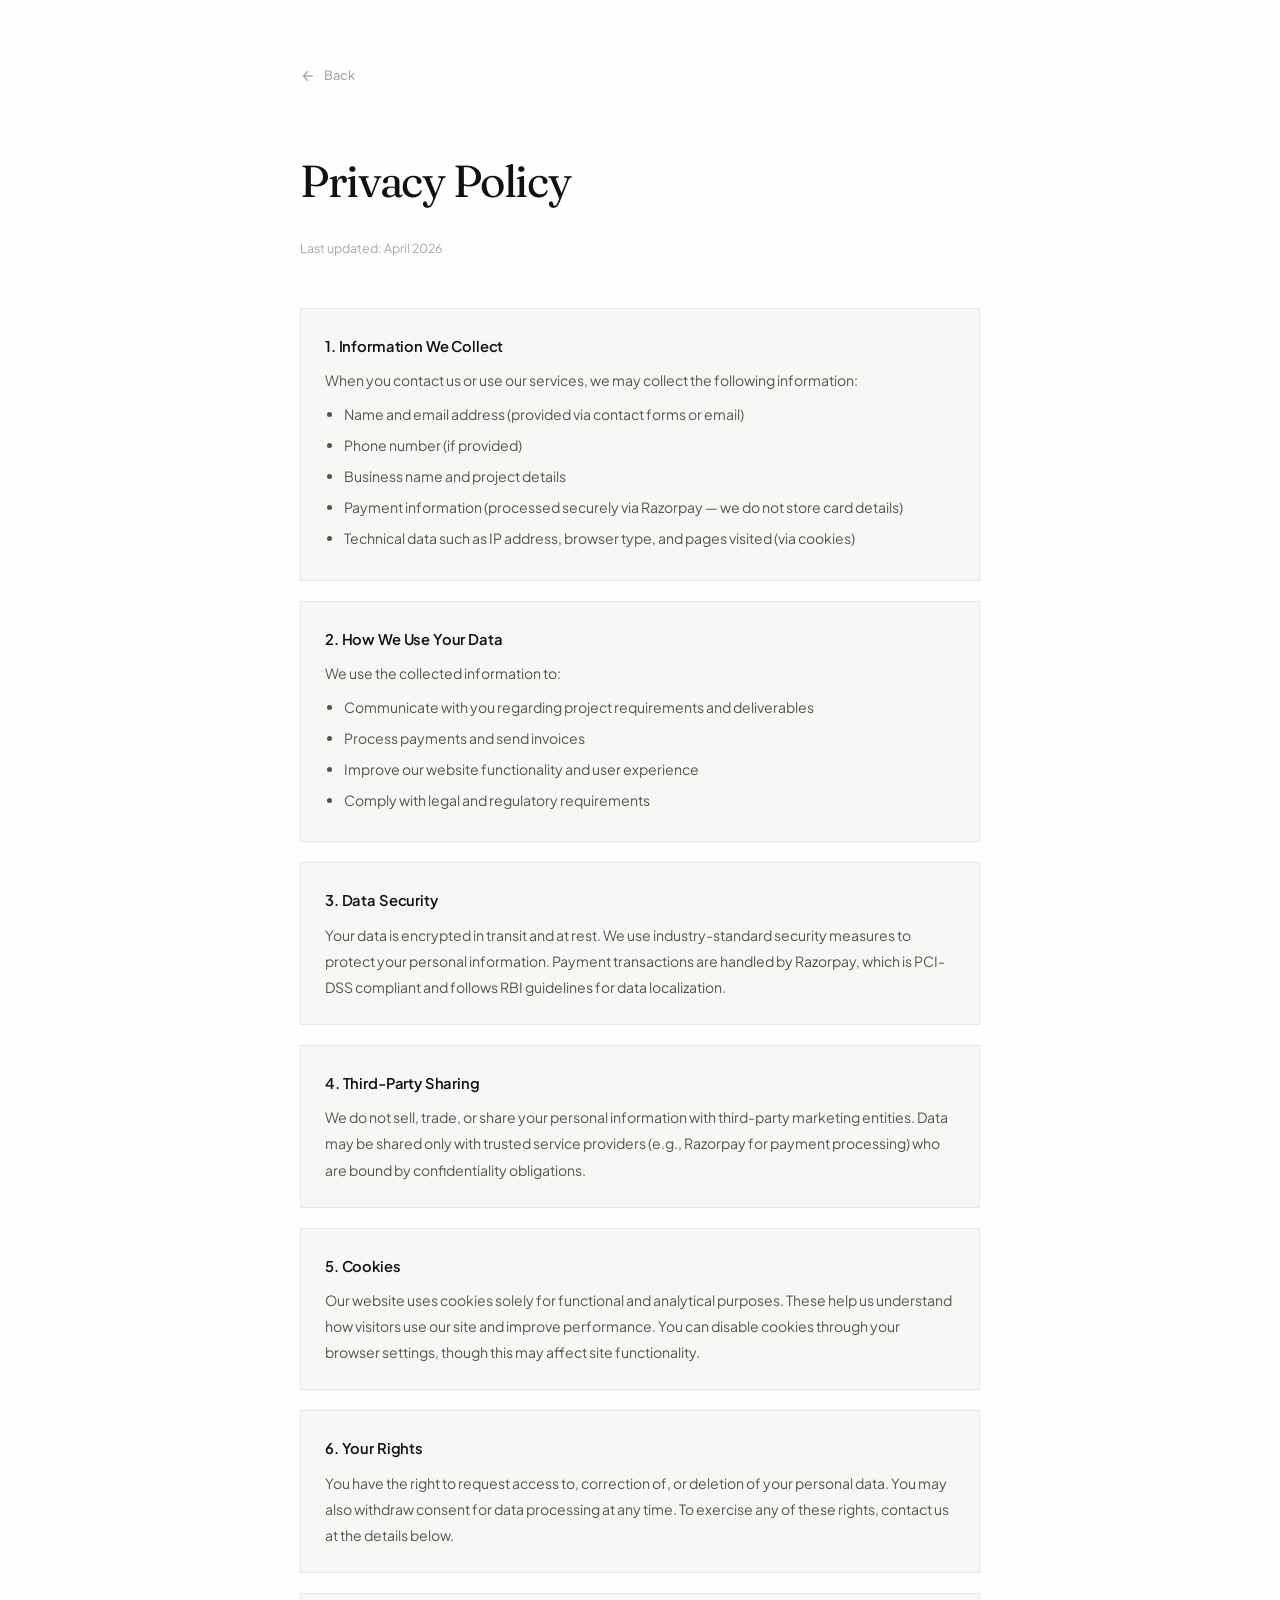
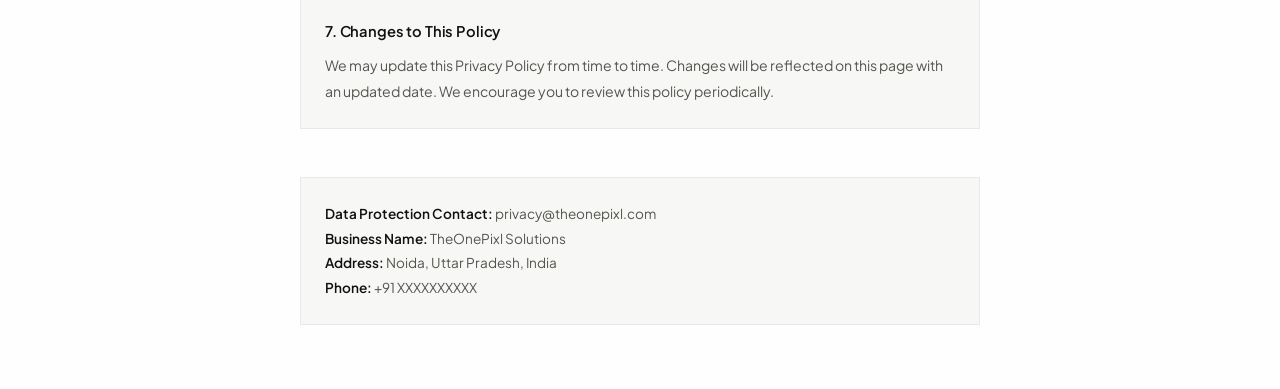
==== privacy.html @ ac58ec6c "Add files via upload" ====
<!DOCTYPE html>
<html lang="en">
<head>
    <meta charset="UTF-8">
    <meta name="viewport" content="width=device-width, initial-scale=1.0">
    <title>Privacy Policy — TheOnePixl Solutions</title>
    <link rel="preconnect" href="https://fonts.googleapis.com">
    <link rel="preconnect" href="https://fonts.gstatic.com" crossorigin>
    <link href="https://fonts.googleapis.com/css2?family=Plus+Jakarta+Sans:wght@300;400;500;600&family=Fraunces:ital,opsz,wght@0,9..144,400;1,9..144,400&display=swap" rel="stylesheet">
    <style>
        *, *::before, *::after { margin: 0; padding: 0; box-sizing: border-box; }
        body { font-family: 'Plus Jakarta Sans', sans-serif; background: #fefefe; color: #111; -webkit-font-smoothing: antialiased; line-height: 1.8; padding: 4rem 2rem; }
        .container { max-width: 680px; margin: 0 auto; }
        .back { display: inline-flex; align-items: center; gap: 0.5rem; font-size: 0.8rem; font-weight: 500; color: #a8a8a3; text-decoration: none; transition: color 0.2s; }
        .back:hover { color: #111; }
        h1 { font-family: 'Fraunces', serif; font-size: 2.8rem; font-weight: 400; letter-spacing: -0.03em; margin: 3rem 0 1rem; }
        .updated { font-size: 0.78rem; color: #a8a8a3; margin-bottom: 3rem; }
        .section { padding: 1.5rem; border-radius: 0; background: #f7f7f5; border: 1px solid #e8e8e4; margin-bottom: 1.25rem; }
        .section h3 { font-size: 0.92rem; font-weight: 600; margin-bottom: 0.5rem; letter-spacing: -0.01em; }
        .section p, .section ul { font-size: 0.88rem; color: #555550; font-weight: 400; line-height: 1.85; }
        .section ul { padding-left: 1.2rem; margin-top: 0.5rem; }
        .section ul li { margin-bottom: 0.3rem; }
        .contact-box { margin-top: 3rem; padding: 1.5rem; border-radius: 0; background: #f7f7f5; border: 1px solid #e8e8e4; }
        .contact-box p { font-size: 0.85rem; color: #555550; line-height: 1.8; }
        .contact-box strong { color: #111; font-weight: 600; }
    </style>
</head>
<body>
    <div class="container">
        <a href="index.html" class="back">
            <svg width="16" height="16" fill="none" stroke="currentColor" stroke-width="2" viewBox="0 0 24 24"><path d="M19 12H5M12 19l-7-7 7-7"/></svg>
            Back
        </a>
        <h1>Privacy Policy</h1>
        <p class="updated">Last updated: April 2026</p>

        <div class="section">
            <h3>1. Information We Collect</h3>
            <p>When you contact us or use our services, we may collect the following information:</p>
            <ul>
                <li>Name and email address (provided via contact forms or email)</li>
                <li>Phone number (if provided)</li>
                <li>Business name and project details</li>
                <li>Payment information (processed securely via Razorpay — we do not store card details)</li>
                <li>Technical data such as IP address, browser type, and pages visited (via cookies)</li>
            </ul>
        </div>

        <div class="section">
            <h3>2. How We Use Your Data</h3>
            <p>We use the collected information to:</p>
            <ul>
                <li>Communicate with you regarding project requirements and deliverables</li>
                <li>Process payments and send invoices</li>
                <li>Improve our website functionality and user experience</li>
                <li>Comply with legal and regulatory requirements</li>
            </ul>
        </div>

        <div class="section">
            <h3>3. Data Security</h3>
            <p>Your data is encrypted in transit and at rest. We use industry-standard security measures to protect your personal information. Payment transactions are handled by Razorpay, which is PCI-DSS compliant and follows RBI guidelines for data localization.</p>
        </div>

        <div class="section">
            <h3>4. Third-Party Sharing</h3>
            <p>We do not sell, trade, or share your personal information with third-party marketing entities. Data may be shared only with trusted service providers (e.g., Razorpay for payment processing) who are bound by confidentiality obligations.</p>
        </div>

        <div class="section">
            <h3>5. Cookies</h3>
            <p>Our website uses cookies solely for functional and analytical purposes. These help us understand how visitors use our site and improve performance. You can disable cookies through your browser settings, though this may affect site functionality.</p>
        </div>

        <div class="section">
            <h3>6. Your Rights</h3>
            <p>You have the right to request access to, correction of, or deletion of your personal data. You may also withdraw consent for data processing at any time. To exercise any of these rights, contact us at the details below.</p>
        </div>

        <div class="section">
            <h3>7. Changes to This Policy</h3>
            <p>We may update this Privacy Policy from time to time. Changes will be reflected on this page with an updated date. We encourage you to review this policy periodically.</p>
        </div>

        <div class="contact-box">
            <p><strong>Data Protection Contact:</strong> privacy@theonepixl.com</p>
            <p><strong>Business Name:</strong> TheOnePixl Solutions</p>
            <p><strong>Address:</strong> Noida, Uttar Pradesh, India</p>
            <p><strong>Phone:</strong> +91 XXXXXXXXXX</p>
        </div>
    </div>
</body>
</html>
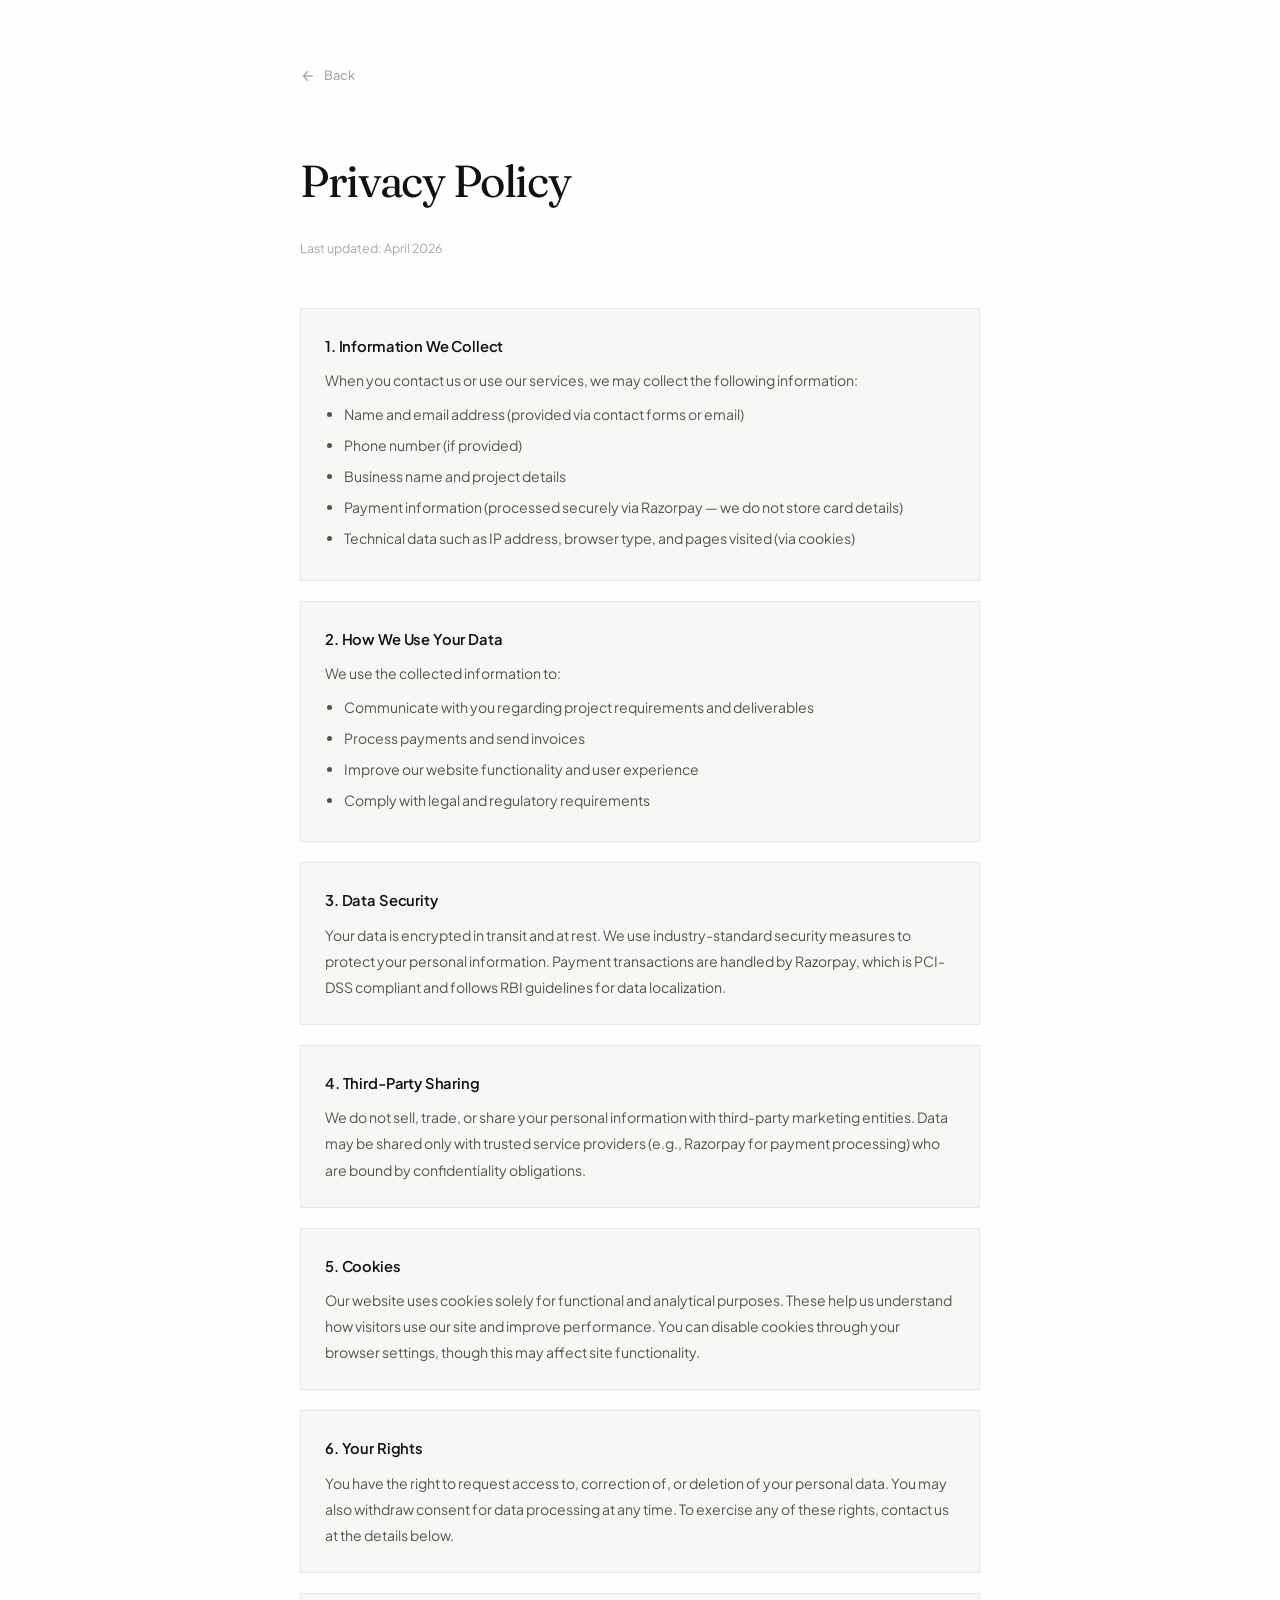
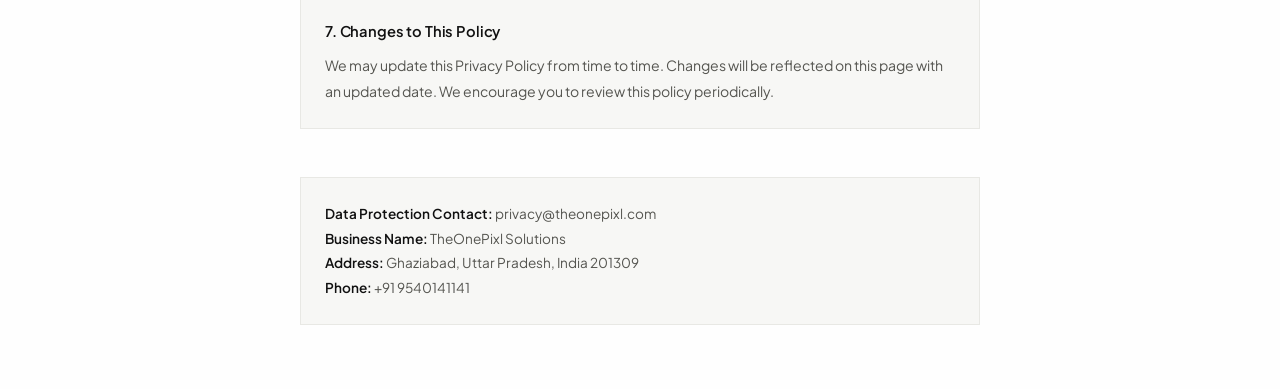
==== commit d3c14f8a: "Add files via upload" ====
--- a/privacy.html
+++ b/privacy.html
@@ -4,6 +4,7 @@
     <meta charset="UTF-8">
     <meta name="viewport" content="width=device-width, initial-scale=1.0">
     <title>Privacy Policy — TheOnePixl Solutions</title>
+    <link rel="icon" type="image/svg+xml" href="favicon.svg">
     <link rel="preconnect" href="https://fonts.googleapis.com">
     <link rel="preconnect" href="https://fonts.gstatic.com" crossorigin>
     <link href="https://fonts.googleapis.com/css2?family=Plus+Jakarta+Sans:wght@300;400;500;600&family=Fraunces:ital,opsz,wght@0,9..144,400;1,9..144,400&display=swap" rel="stylesheet">
@@ -85,8 +86,8 @@
         <div class="contact-box">
             <p><strong>Data Protection Contact:</strong> privacy@theonepixl.com</p>
             <p><strong>Business Name:</strong> TheOnePixl Solutions</p>
-            <p><strong>Address:</strong> Noida, Uttar Pradesh, India</p>
-            <p><strong>Phone:</strong> +91 XXXXXXXXXX</p>
+            <p><strong>Address:</strong> Ghaziabad, Uttar Pradesh, India 201309</p>
+            <p><strong>Phone:</strong> +91 9540141141</p>
         </div>
     </div>
 </body>
